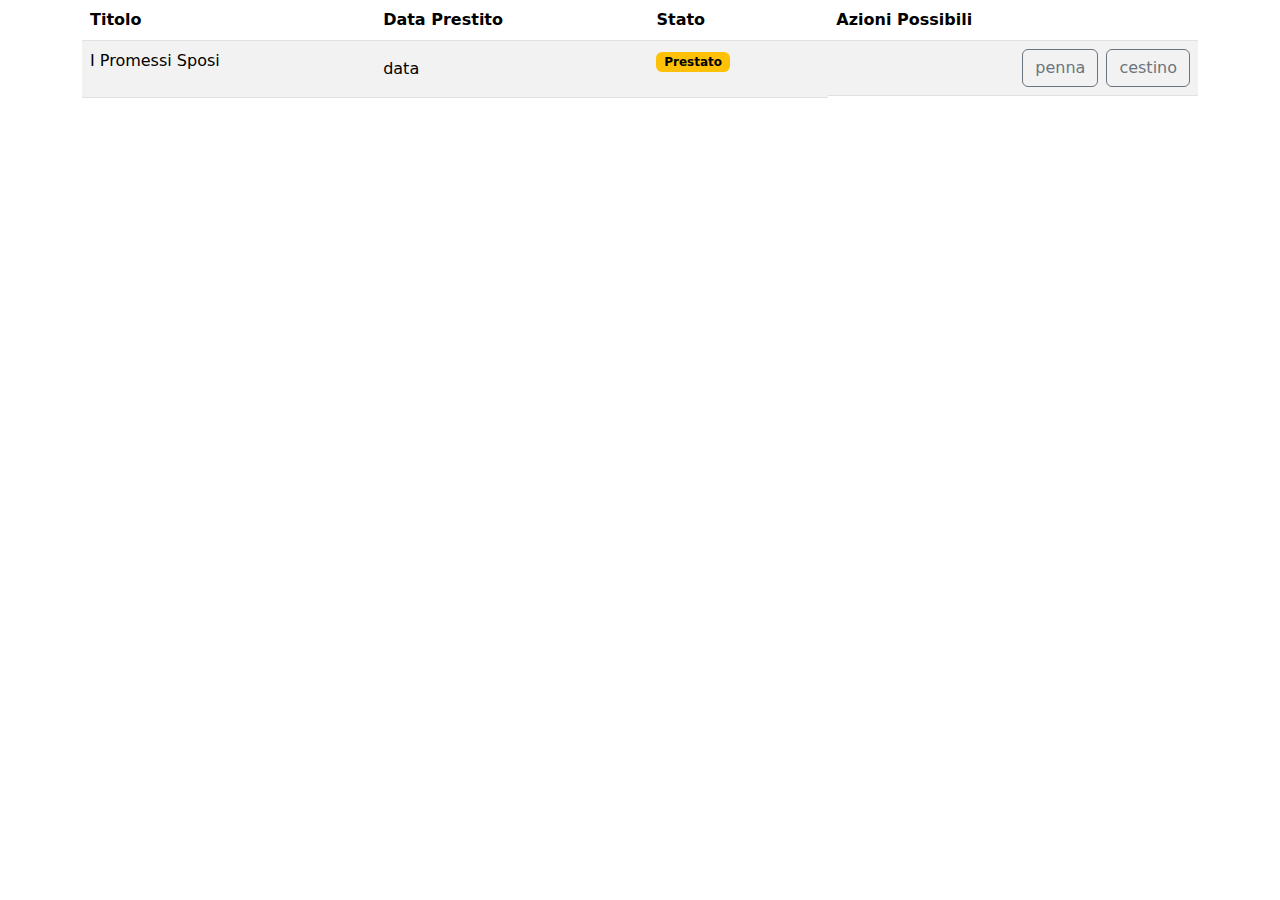
==== index.html @ 6458ced3 "assets + table + 1 line" ====
<!DOCTYPE html>
<html lang="en">

<head>
    <meta charset="UTF-8">
    <meta name="viewport" content="width=device-width, initial-scale=1.0">
    <link href="https://cdn.jsdelivr.net/npm/bootstrap@5.3.3/dist/css/bootstrap.min.css" rel="stylesheet"
        integrity="sha384-QWTKZyjpPEjISv5WaRU9OFeRpok6YctnYmDr5pNlyT2bRjXh0JMhjY6hW+ALEwIH" crossorigin="anonymous">
    <title>libreria</title>

</head>

<body>
    <header>

    </header>
    <div class="container-lg">

        <table class="table table-striped overflow-x-auto table-hover">
            <thead>
                <tr>
                    <th>Titolo</th>
                    <th class="d-none d-sm-table-cell">Data Prestito</th>
                    <th>Stato</th>
                    <th>Azioni Possibili</th>
                </tr>
            </thead>
            <tbody>
                <tr >
                    <td>I Promessi Sposi</td>
                    <td class="d-none d-sm-table-cell py-3">data</td>
                    <td class="justify-content-md-end">
                        <span class="badge text-bg-warning">Prestato</span>
                    </td>
                    <td class="d-grid gap-2 d-md-flex justify-content-md-end d-table-cell">
                        <button type="button" class="btn btn-outline-secondary">penna</button>
                        <button type="button" class="btn btn-outline-secondary">cestino</button>
                    </td>
                </tr>
                
                
            </tbody>
        </table>
        <script src="https://cdn.jsdelivr.net/npm/bootstrap@5.3.3/dist/js/bootstrap.bundle.min.js"
            integrity="sha384-YvpcrYf0tY3lHB60NNkmXc5s9fDVZLESaAA55NDzOxhy9GkcIdslK1eN7N6jIeHz"
            crossorigin="anonymous"></script>
    </div>
</body>

</html>
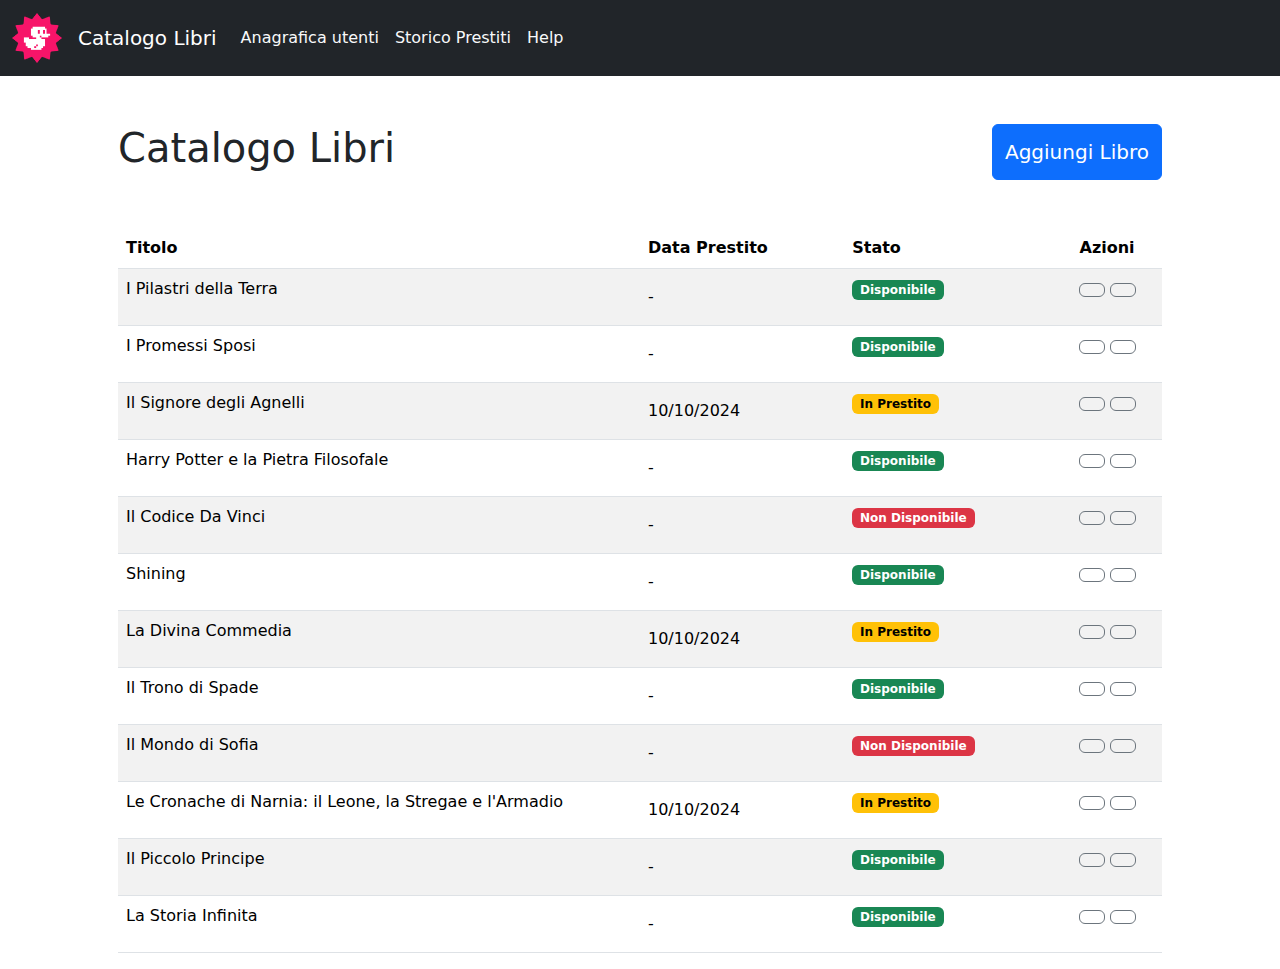
==== commit 2dfbe3a0: "img + addinl all 12 rows + adding tittle and button + adding navbar" ====
--- a/index.html
+++ b/index.html
@@ -4,6 +4,9 @@
 <head>
     <meta charset="UTF-8">
     <meta name="viewport" content="width=device-width, initial-scale=1.0">
+    <link rel="stylesheet" href="https://cdnjs.cloudflare.com/ajax/libs/font-awesome/6.6.0/css/all.min.css"
+        integrity="sha512-Kc323vGBEqzTmouAECnVceyQqyqdsSiqLQISBL29aUW4U/M7pSPA/gEUZQqv1cwx4OnYxTxve5UMg5GT6L4JJg=="
+        crossorigin="anonymous" referrerpolicy="no-referrer" />
     <link href="https://cdn.jsdelivr.net/npm/bootstrap@5.3.3/dist/css/bootstrap.min.css" rel="stylesheet"
         integrity="sha384-QWTKZyjpPEjISv5WaRU9OFeRpok6YctnYmDr5pNlyT2bRjXh0JMhjY6hW+ALEwIH" crossorigin="anonymous">
     <title>libreria</title>
@@ -11,40 +14,236 @@
 </head>
 
 <body>
-    <header>
+    <header lang="bg-dark h-3">
+        <nav class="navbar navbar-expand-lg bg-dark">
+            <div class="container-fluid">
+                <a class="navbar-brand" href="#"><img src="./img/duck.png" height="50px" width="auto" alt="logo"></a>
+                <a class="navbar-brand text-white d-none d-lg-block" href="#">Catalogo Libri</a>
+                <button class="navbar-toggler border-light" type="button" data-bs-toggle="collapse"
+                    data-bs-target="#navbarNavDropdown" aria-controls="navbarNavDropdown" aria-expanded="false"
+                    aria-label="Toggle navigation">
+                    <i class="fa-solid fa-bars text-light"></i>
+                </button>
+                <div class="collapse navbar-collapse" id="navbarNavDropdown">
+                    <ul class="navbar-nav">
+                        <li class="nav-item">
+                            <a class="nav-link active text-light" aria-current="page" href="#">Anagrafica utenti</a>
+                        </li>
+                        <li class="nav-item">
+                            <a class="nav-link text-light" href="#">Storico Prestiti</a>
+                        </li>
+                        <li class="nav-item">
+                            <a class="nav-link text-light" href="#">Help</a>
+                        </li>
+                    </ul>
+                </div>
+            </div>
+        </nav>
 
     </header>
-    <div class="container-lg">
-
-        <table class="table table-striped overflow-x-auto table-hover">
-            <thead>
-                <tr>
-                    <th>Titolo</th>
-                    <th class="d-none d-sm-table-cell">Data Prestito</th>
-                    <th>Stato</th>
-                    <th>Azioni Possibili</th>
-                </tr>
-            </thead>
-            <tbody>
-                <tr >
-                    <td>I Promessi Sposi</td>
-                    <td class="d-none d-sm-table-cell py-3">data</td>
-                    <td class="justify-content-md-end">
-                        <span class="badge text-bg-warning">Prestato</span>
-                    </td>
-                    <td class="d-grid gap-2 d-md-flex justify-content-md-end d-table-cell">
-                        <button type="button" class="btn btn-outline-secondary">penna</button>
-                        <button type="button" class="btn btn-outline-secondary">cestino</button>
-                    </td>
-                </tr>
-                
-                
-            </tbody>
-        </table>
-        <script src="https://cdn.jsdelivr.net/npm/bootstrap@5.3.3/dist/js/bootstrap.bundle.min.js"
-            integrity="sha384-YvpcrYf0tY3lHB60NNkmXc5s9fDVZLESaAA55NDzOxhy9GkcIdslK1eN7N6jIeHz"
-            crossorigin="anonymous"></script>
+    <div class="container-lg px-md-5">
+        <!-- title + table -->
+        <div>
+            <!-- title -->
+            <div class="d-flex flex-row py-5">
+                <h1>Catalogo Libri</h1>
+                <button type="button" class="btn btn-primary fs-5 ms-auto d-inline">Aggiungi Libro</button>
+            </div>
+            <!-- table -->
+            <table class="table table-striped overflow-x-auto table-hover">
+                <thead>
+                    <!-- main row -->
+                    <tr>
+                        <th class="col-6">Titolo</th>
+                        <th class="d-none d-sm-table-cell">Data Prestito</th>
+                        <th>Stato</th>
+                        <th class="text-center">Azioni</th>
+                    </tr>
+                </thead>
+                <tbody>
+                    <!-- row 1 -->
+                    <tr>
+                        <td>I Pilastri della Terra</td>
+                        <td class="d-none d-sm-table-cell py-3">-</td>
+                        <td class="justify-content-md-end">
+                            <span class="badge text-bg-success">Disponibile</span>
+                        </td>
+                        <td class="gap-2 justify-content-md-end d-table-cell text-center">
+                            <button type="button" class="btn btn-outline-secondary"><i
+                                    class="fa-solid fa-pencil"></i></button>
+                            <button type="button" class="btn btn-outline-secondary"><i
+                                    class="fa-solid fa-trash"></i></button>
+                        </td>
+                    </tr>
+                    <!-- row 2 -->
+                    <tr>
+                        <td>I Promessi Sposi</td>
+                        <td class="d-none d-sm-table-cell py-3">-</td>
+                        <td class="justify-content-md-end">
+                            <span class="badge text-bg-success">Disponibile</span>
+                        </td>
+                        <td class="gap-2 justify-content-md-end d-table-cell text-center">
+                            <button type="button" class="btn btn-outline-secondary"><i
+                                    class="fa-solid fa-pencil"></i></button>
+                            <button type="button" class="btn btn-outline-secondary"><i
+                                    class="fa-solid fa-trash"></i></button>
+                        </td>
+                    </tr>
+                    <!-- row 3 -->
+                    <tr>
+                        <td>Il Signore degli Agnelli</td>
+                        <td class="d-none d-sm-table-cell py-3">10/10/2024</td>
+                        <td class="justify-content-md-end">
+                            <span class="badge text-bg-warning">In Prestito</span>
+                        </td>
+                        <td class="gap-2 justify-content-md-end d-table-cell text-center">
+                            <button type="button" class="btn btn-outline-secondary"><i
+                                    class="fa-solid fa-pencil"></i></button>
+                            <button type="button" class="btn btn-outline-secondary"><i
+                                    class="fa-solid fa-trash"></i></button>
+                        </td>
+                    </tr>
+                    <!-- row 4 -->
+                    <tr>
+                        <td>Harry Potter e la Pietra Filosofale</td>
+                        <td class="d-none d-sm-table-cell py-3">-</td>
+                        <td class="justify-content-md-end">
+                            <span class="badge text-bg-success">Disponibile</span>
+                        </td>
+                        <td class="gap-2 justify-content-md-end d-table-cell text-center">
+                            <button type="button" class="btn btn-outline-secondary"><i
+                                    class="fa-solid fa-pencil"></i></button>
+                            <button type="button" class="btn btn-outline-secondary"><i
+                                    class="fa-solid fa-trash"></i></button>
+                        </td>
+                    </tr>
+                    <!-- row 5 -->
+                    <tr>
+                        <td>Il Codice Da Vinci</td>
+                        <td class="d-none d-sm-table-cell py-3">-</td>
+                        <td class="justify-content-md-end">
+                            <span class="badge text-bg-danger">Non Disponibile</span>
+                        </td>
+                        <td class="gap-2 justify-content-md-end d-table-cell text-center">
+                            <button type="button" class="btn btn-outline-secondary"><i
+                                    class="fa-solid fa-pencil"></i></button>
+                            <button type="button" class="btn btn-outline-secondary"><i
+                                    class="fa-solid fa-trash"></i></button>
+                        </td>
+                    </tr>
+                    <!-- row 6 -->
+                    <tr>
+                        <td>Shining</td>
+                        <td class="d-none d-sm-table-cell py-3">-</td>
+                        <td class="justify-content-md-end">
+                            <span class="badge text-bg-success">Disponibile</span>
+                        </td>
+                        <td class="gap-2 justify-content-md-end d-table-cell text-center">
+                            <button type="button" class="btn btn-outline-secondary"><i
+                                    class="fa-solid fa-pencil"></i></button>
+                            <button type="button" class="btn btn-outline-secondary"><i
+                                    class="fa-solid fa-trash"></i></button>
+                        </td>
+                    </tr>
+                    <!-- row 7 -->
+                    <tr>
+                        <td>La Divina Commedia</td>
+                        <td class="d-none d-sm-table-cell py-3">10/10/2024</td>
+                        <td class="justify-content-md-end">
+                            <span class="badge text-bg-warning">In Prestito</span>
+                        </td>
+                        <td class="gap-2 justify-content-md-end d-table-cell text-center">
+                            <button type="button" class="btn btn-outline-secondary"><i
+                                    class="fa-solid fa-pencil"></i></button>
+                            <button type="button" class="btn btn-outline-secondary"><i
+                                    class="fa-solid fa-trash"></i></button>
+                        </td>
+                    </tr>
+                    <!-- row 8 -->
+                    <tr>
+                        <td>Il Trono di Spade</td>
+                        <td class="d-none d-sm-table-cell py-3">-</td>
+                        <td class="justify-content-md-end">
+                            <span class="badge text-bg-success">Disponibile</span>
+                        </td>
+                        <td class="gap-2 justify-content-md-end d-table-cell text-center">
+                            <button type="button" class="btn btn-outline-secondary"><i
+                                    class="fa-solid fa-pencil"></i></button>
+                            <button type="button" class="btn btn-outline-secondary"><i
+                                    class="fa-solid fa-trash"></i></button>
+                        </td>
+                    </tr>
+                    <!-- row 9 -->
+                    <tr>
+                        <td>Il Mondo di Sofia</td>
+                        <td class="d-none d-sm-table-cell py-3">-</td>
+                        <td class="justify-content-md-end">
+                            <span class="badge text-bg-danger">Non Disponibile</span>
+                        </td>
+                        <td class="gap-2 justify-content-md-end d-table-cell text-center">
+                            <button type="button" class="btn btn-outline-secondary"><i
+                                    class="fa-solid fa-pencil"></i></button>
+                            <button type="button" class="btn btn-outline-secondary"><i
+                                    class="fa-solid fa-trash"></i></button>
+                        </td>
+                    </tr>
+                    <!-- row 10 -->
+                    <tr>
+                        <td>Le Cronache di Narnia: il Leone, la Stregae e l'Armadio</td>
+                        <td class="d-none d-sm-table-cell py-3">10/10/2024</td>
+                        <td class="justify-content-md-end">
+                            <span class="badge text-bg-warning">In Prestito</span>
+                        </td>
+                        <td class="gap-2 justify-content-md-end d-table-cell text-center">
+                            <button type="button" class="btn btn-outline-secondary"><i
+                                    class="fa-solid fa-pencil"></i></button>
+                            <button type="button" class="btn btn-outline-secondary"><i
+                                    class="fa-solid fa-trash"></i></button>
+                        </td>
+                    </tr>
+                    <!-- row 11 -->
+                    <tr>
+                        <td>Il Piccolo Principe</td>
+                        <td class="d-none d-sm-table-cell py-3">-</td>
+                        <td class="justify-content-md-end">
+                            <span class="badge text-bg-success">Disponibile</span>
+                        </td>
+                        <td class="gap-2 justify-content-md-end d-table-cell text-center">
+                            <button type="button" class="btn btn-outline-secondary"><i
+                                    class="fa-solid fa-pencil"></i></button>
+                            <button type="button" class="btn btn-outline-secondary"><i
+                                    class="fa-solid fa-trash"></i></button>
+                        </td>
+                    </tr>
+                    <!-- row 12 -->
+                    <tr>
+                        <td>La Storia Infinita</td>
+                        <td class="d-none d-sm-table-cell py-3">-</td>
+                        <td class="justify-content-md-end">
+                            <span class="badge text-bg-success">Disponibile</span>
+                        </td>
+                        <td class="gap-2 justify-content-md-end d-table-cell text-center">
+                            <button type="button" class="btn btn-outline-secondary"><i
+                                    class="fa-solid fa-pencil"></i></button>
+                            <button type="button" class="btn btn-outline-secondary"><i
+                                    class="fa-solid fa-trash"></i></button>
+                        </td>
+                    </tr>
+
+                </tbody>
+            </table>
+        </div>
+        <!-- todo + faq -->
+        <div>
+            <!-- todo -->
+            <div></div>
+            <!-- faq -->
+            <div></div>
+        </div>
     </div>
+    <script src="https://cdn.jsdelivr.net/npm/bootstrap@5.3.3/dist/js/bootstrap.bundle.min.js"
+                integrity="sha384-YvpcrYf0tY3lHB60NNkmXc5s9fDVZLESaAA55NDzOxhy9GkcIdslK1eN7N6jIeHz"
+                crossorigin="anonymous"></script>
 </body>
 
 </html>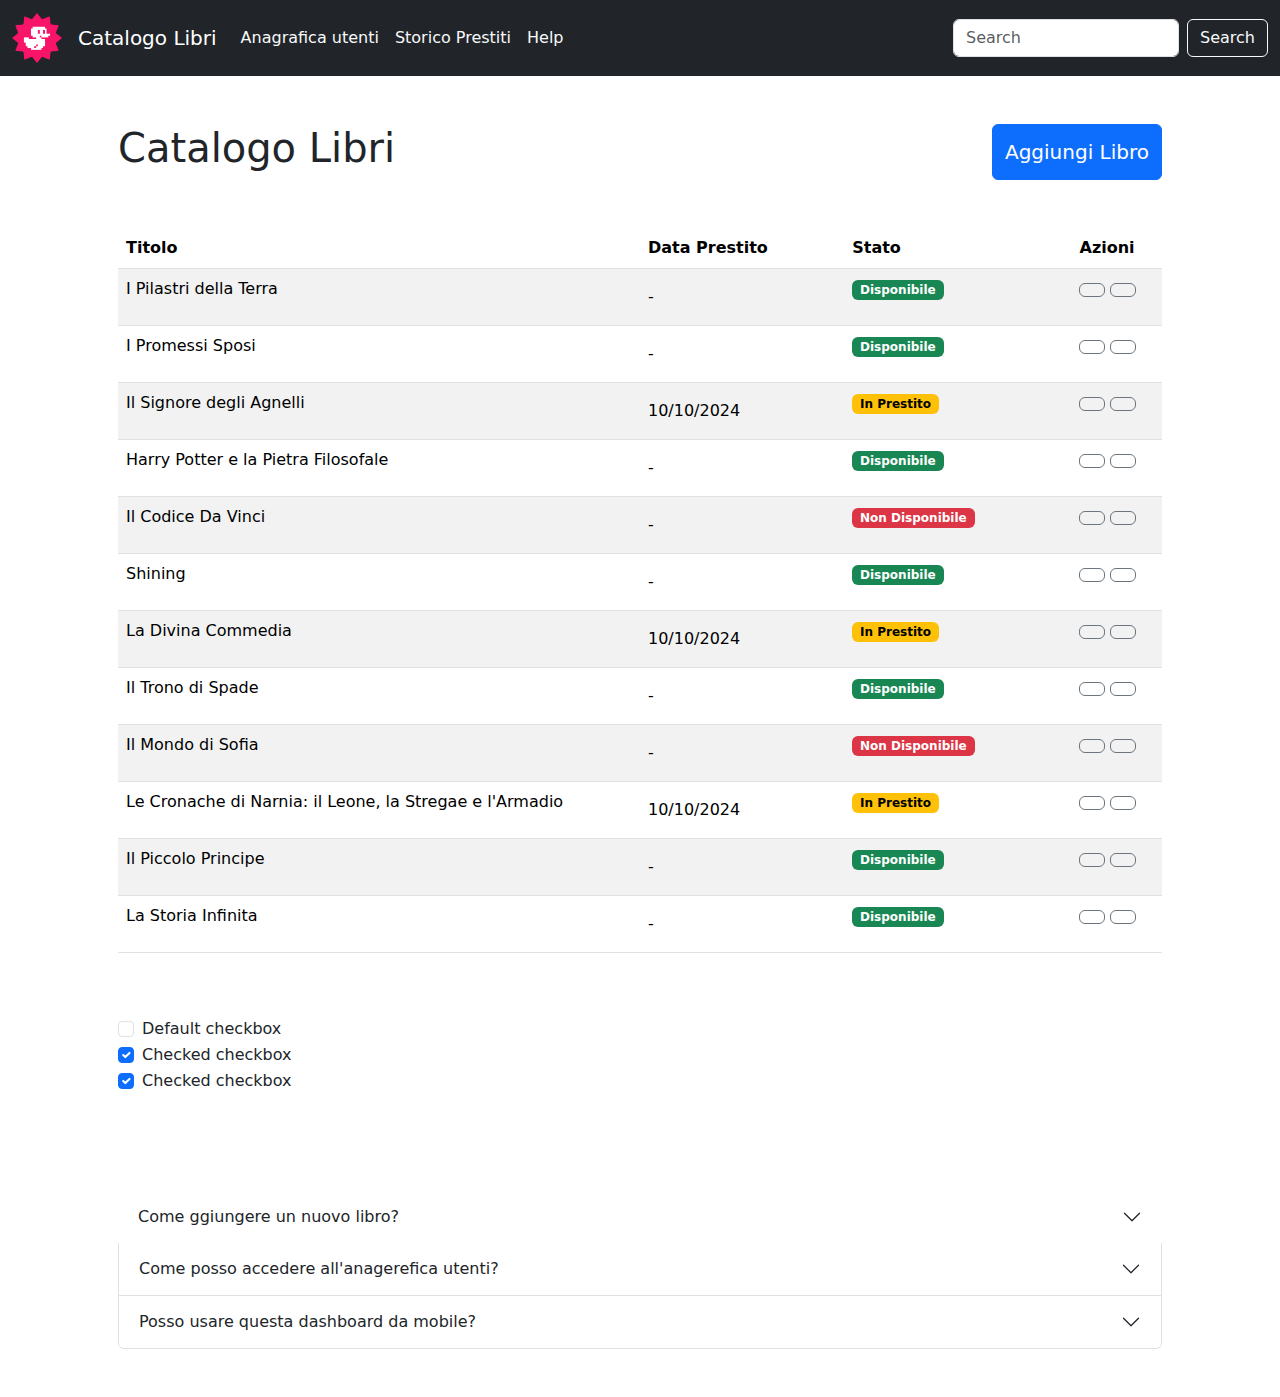
==== commit 5aed48ea: "something happen, looks like bootstrap filed" ====
--- a/index.html
+++ b/index.html
@@ -15,6 +15,7 @@
 
 <body>
     <header lang="bg-dark h-3">
+        <!-- nav -->
         <nav class="navbar navbar-expand-lg bg-dark">
             <div class="container-fluid">
                 <a class="navbar-brand" href="#"><img src="./img/duck.png" height="50px" width="auto" alt="logo"></a>
@@ -36,6 +37,10 @@
                             <a class="nav-link text-light" href="#">Help</a>
                         </li>
                     </ul>
+                    <form class="d-flex ms-auto" role="search">
+                        <input class="form-control me-2" type="search" placeholder="Search" aria-label="Search">
+                        <button class="btn btn-outline-success border-light text-light" type="submit">Search</button>
+                    </form>
                 </div>
             </div>
         </nav>
@@ -236,14 +241,78 @@
         <!-- todo + faq -->
         <div>
             <!-- todo -->
-            <div></div>
+            <div class="py-5">
+                <div class="form-check">
+                    <input class="form-check-input" type="checkbox" value="" id="flexCheckDefault">
+                    <label class="form-check-label" for="flexCheckDefault">
+                        Default checkbox
+                    </label>
+                </div>
+                <div class="form-check">
+                    <input class="form-check-input" type="checkbox" value="" id="flexCheckChecked" checked>
+                    <label class="form-check-label" for="flexCheckChecked">
+                        Checked checkbox
+                    </label>
+                </div>
+                <div class="form-check">
+                    <input class="form-check-input" type="checkbox" value="" id="flexCheckChecked" checked>
+                    <label class="form-check-label" for="flexCheckChecked">
+                        Checked checkbox
+                    </label>
+                </div>
+            </div>
             <!-- faq -->
-            <div></div>
+            <div class="py-5">
+                <div class="accordion accordion-flush" id="accordionFlushExample">
+                    <div class="accordion-item">
+                        <h2 class="accordion-header" id="flush-headingOne">
+                            <button class="accordion-button collapsed" type="button" data-bs-toggle="collapse"
+                                data-bs-target="#flush-collapseOne" aria-expanded="false"
+                                aria-controls="flush-collapseOne">
+                                Come ggiungere un nuovo libro?
+                            </button>
+                        </h2>
+                        <div id="flush-collapseOne" class="accordion-collapse collapse"
+                            aria-labelledby="flush-headingOne" data-bs-parent="#accordionFlushExample">
+                            <div class="accordion-body">sul lato destro dello schermo, alla destra della scritta
+                                Catalogo Libri c'è un pulsante con scritto Aggiungi libro. toccalo e il gioco è fatto
+                            </div>
+                        </div>
+                        <div class="accordion-item">
+                            <h2 class="accordion-header" id="flush-headingTwo">
+                                <button class="accordion-button collapsed" type="button" data-bs-toggle="collapse"
+                                    data-bs-target="#flush-collapseTwo" aria-expanded="false"
+                                    aria-controls="flush-collapseTwo">
+                                    Come posso accedere all'anagerefica utenti?
+                                </button>
+                            </h2>
+                            <div id="flush-collapseTwo" class="accordion-collapse collapse"
+                                aria-labelledby="flush-headingTwo" data-bs-parent="#accordionFlushExample">
+                                <div class="accordion-body">nel menu in alto di finco all'icona sulla sinistra appare la
+                                    voce "accedi all'anagrafica utenti" se non appare la voce puoi toccare i'icona a tre
+                                    barre sulla sinistra ed il menu che ti serve si aprirà </div>
+                            </div>
+                        </div>
+                        <div class="accordion-item">
+                            <h2 class="accordion-header" id="flush-headingThree">
+                                <button class="accordion-button collapsed" type="button" data-bs-toggle="collapse"
+                                    data-bs-target="#flush-collapseThree" aria-expanded="false"
+                                    aria-controls="flush-collapseThree">
+                                    Posso usare questa dashboard da mobile?
+                                </button>
+                            </h2>
+                            <div id="flush-collapseThree" class="accordion-collapse collapse"
+                                aria-labelledby="flush-headingThree" data-bs-parent="#accordionFlushExample">
+                                <div class="accordion-body">Si</div>
+                            </div>
+                        </div>
+                    </div>
+                </div>
+            </div>
         </div>
-    </div>
-    <script src="https://cdn.jsdelivr.net/npm/bootstrap@5.3.3/dist/js/bootstrap.bundle.min.js"
-                integrity="sha384-YvpcrYf0tY3lHB60NNkmXc5s9fDVZLESaAA55NDzOxhy9GkcIdslK1eN7N6jIeHz"
-                crossorigin="anonymous"></script>
+        <script src="https://cdn.jsdelivr.net/npm/bootstrap@5.3.3/dist/js/bootstrap.bundle.min.js"
+            integrity="sha384-YvpcrYf0tY3lHB60NNkmXc5s9fDVZLESaAA55NDzOxhy9GkcIdslK1eN7N6jIeHz"
+            crossorigin="anonymous"></script>
 </body>
 
 </html>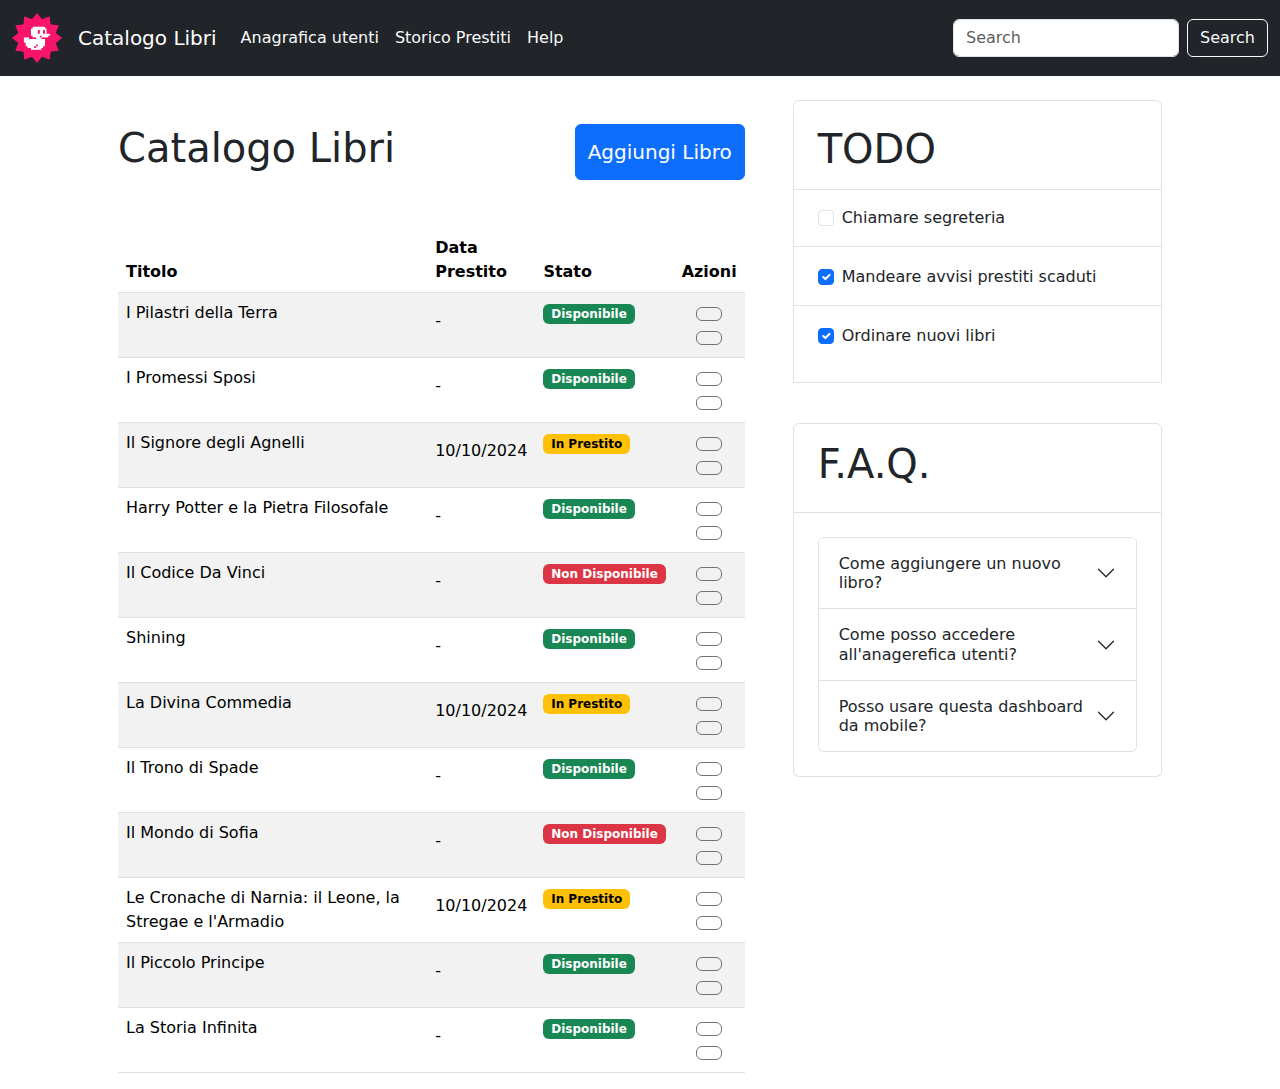
==== commit fee1e28d: "adding bonus: todo + faq" ====
--- a/index.html
+++ b/index.html
@@ -46,9 +46,9 @@
         </nav>
 
     </header>
-    <div class="container-lg px-md-5">
+    <div class="container-lg px-md-5 d-lg-flex">
         <!-- title + table -->
-        <div>
+        <div class="pe-lg-5">
             <!-- title -->
             <div class="d-flex flex-row py-5">
                 <h1>Catalogo Libri</h1>
@@ -62,7 +62,7 @@
                         <th class="col-6">Titolo</th>
                         <th class="d-none d-sm-table-cell">Data Prestito</th>
                         <th>Stato</th>
-                        <th class="text-center">Azioni</th>
+                        <th class="text-center anti-wrap">Azioni</th>
                     </tr>
                 </thead>
                 <tbody>
@@ -73,7 +73,7 @@
                         <td class="justify-content-md-end">
                             <span class="badge text-bg-success">Disponibile</span>
                         </td>
-                        <td class="gap-2 justify-content-md-end d-table-cell text-center">
+                        <td class="gap-2 justify-content-md-end d-table-cell text-center anti-wrap">
                             <button type="button" class="btn btn-outline-secondary"><i
                                     class="fa-solid fa-pencil"></i></button>
                             <button type="button" class="btn btn-outline-secondary"><i
@@ -87,7 +87,7 @@
                         <td class="justify-content-md-end">
                             <span class="badge text-bg-success">Disponibile</span>
                         </td>
-                        <td class="gap-2 justify-content-md-end d-table-cell text-center">
+                        <td class="gap-2 justify-content-md-end d-table-cell text-center anti-wrap">
                             <button type="button" class="btn btn-outline-secondary"><i
                                     class="fa-solid fa-pencil"></i></button>
                             <button type="button" class="btn btn-outline-secondary"><i
@@ -101,7 +101,7 @@
                         <td class="justify-content-md-end">
                             <span class="badge text-bg-warning">In Prestito</span>
                         </td>
-                        <td class="gap-2 justify-content-md-end d-table-cell text-center">
+                        <td class="gap-2 justify-content-md-end d-table-cell text-center anti-wrap">
                             <button type="button" class="btn btn-outline-secondary"><i
                                     class="fa-solid fa-pencil"></i></button>
                             <button type="button" class="btn btn-outline-secondary"><i
@@ -115,7 +115,7 @@
                         <td class="justify-content-md-end">
                             <span class="badge text-bg-success">Disponibile</span>
                         </td>
-                        <td class="gap-2 justify-content-md-end d-table-cell text-center">
+                        <td class="gap-2 justify-content-md-end d-table-cell text-center anti-wrap">
                             <button type="button" class="btn btn-outline-secondary"><i
                                     class="fa-solid fa-pencil"></i></button>
                             <button type="button" class="btn btn-outline-secondary"><i
@@ -129,7 +129,7 @@
                         <td class="justify-content-md-end">
                             <span class="badge text-bg-danger">Non Disponibile</span>
                         </td>
-                        <td class="gap-2 justify-content-md-end d-table-cell text-center">
+                        <td class="gap-2 justify-content-md-end d-table-cell text-center anti-wrap">
                             <button type="button" class="btn btn-outline-secondary"><i
                                     class="fa-solid fa-pencil"></i></button>
                             <button type="button" class="btn btn-outline-secondary"><i
@@ -143,7 +143,7 @@
                         <td class="justify-content-md-end">
                             <span class="badge text-bg-success">Disponibile</span>
                         </td>
-                        <td class="gap-2 justify-content-md-end d-table-cell text-center">
+                        <td class="gap-2 justify-content-md-end d-table-cell text-center anti-wrap">
                             <button type="button" class="btn btn-outline-secondary"><i
                                     class="fa-solid fa-pencil"></i></button>
                             <button type="button" class="btn btn-outline-secondary"><i
@@ -157,7 +157,7 @@
                         <td class="justify-content-md-end">
                             <span class="badge text-bg-warning">In Prestito</span>
                         </td>
-                        <td class="gap-2 justify-content-md-end d-table-cell text-center">
+                        <td class="gap-2 justify-content-md-end d-table-cell text-center anti-wrap">
                             <button type="button" class="btn btn-outline-secondary"><i
                                     class="fa-solid fa-pencil"></i></button>
                             <button type="button" class="btn btn-outline-secondary"><i
@@ -171,7 +171,7 @@
                         <td class="justify-content-md-end">
                             <span class="badge text-bg-success">Disponibile</span>
                         </td>
-                        <td class="gap-2 justify-content-md-end d-table-cell text-center">
+                        <td class="gap-2 justify-content-md-end d-table-cell text-center anti-wrap">
                             <button type="button" class="btn btn-outline-secondary"><i
                                     class="fa-solid fa-pencil"></i></button>
                             <button type="button" class="btn btn-outline-secondary"><i
@@ -185,7 +185,7 @@
                         <td class="justify-content-md-end">
                             <span class="badge text-bg-danger">Non Disponibile</span>
                         </td>
-                        <td class="gap-2 justify-content-md-end d-table-cell text-center">
+                        <td class="gap-2 justify-content-md-end d-table-cell text-center anti-wrap">
                             <button type="button" class="btn btn-outline-secondary"><i
                                     class="fa-solid fa-pencil"></i></button>
                             <button type="button" class="btn btn-outline-secondary"><i
@@ -199,7 +199,7 @@
                         <td class="justify-content-md-end">
                             <span class="badge text-bg-warning">In Prestito</span>
                         </td>
-                        <td class="gap-2 justify-content-md-end d-table-cell text-center">
+                        <td class="gap-2 justify-content-md-end d-table-cell text-center anti-wrap">
                             <button type="button" class="btn btn-outline-secondary"><i
                                     class="fa-solid fa-pencil"></i></button>
                             <button type="button" class="btn btn-outline-secondary"><i
@@ -213,7 +213,7 @@
                         <td class="justify-content-md-end">
                             <span class="badge text-bg-success">Disponibile</span>
                         </td>
-                        <td class="gap-2 justify-content-md-end d-table-cell text-center">
+                        <td class="gap-2 justify-content-md-end d-table-cell text-center anti-wrap">
                             <button type="button" class="btn btn-outline-secondary"><i
                                     class="fa-solid fa-pencil"></i></button>
                             <button type="button" class="btn btn-outline-secondary"><i
@@ -227,7 +227,7 @@
                         <td class="justify-content-md-end">
                             <span class="badge text-bg-success">Disponibile</span>
                         </td>
-                        <td class="gap-2 justify-content-md-end d-table-cell text-center">
+                        <td class="gap-2 justify-content-md-end d-table-cell text-center anti-wrap">
                             <button type="button" class="btn btn-outline-secondary"><i
                                     class="fa-solid fa-pencil"></i></button>
                             <button type="button" class="btn btn-outline-secondary"><i
@@ -241,41 +241,47 @@
         <!-- todo + faq -->
         <div>
             <!-- todo -->
-            <div class="py-5">
-                <div class="form-check">
+            <div class="accordion accordion-flush accordion-item py-3 my-4">
+                <div class="accordion accordion-flush accordion-item ps-4 py-2">
+                    <h1>TODO</h1>
+                </div>
+                <div class="form-check accordion accordion-flush accordion-item ps-5 py-3">
                     <input class="form-check-input" type="checkbox" value="" id="flexCheckDefault">
                     <label class="form-check-label" for="flexCheckDefault">
-                        Default checkbox
+                        Chiamare segreteria
                     </label>
                 </div>
-                <div class="form-check">
+                <div class="form-check accordion accordion-flush accordion-item ps-5 py-3">
                     <input class="form-check-input" type="checkbox" value="" id="flexCheckChecked" checked>
                     <label class="form-check-label" for="flexCheckChecked">
-                        Checked checkbox
+                        Mandeare avvisi prestiti scaduti
                     </label>
                 </div>
-                <div class="form-check">
+                <div class="form-check accordion accordion-flush accordion-item ps-5 py-3">
                     <input class="form-check-input" type="checkbox" value="" id="flexCheckChecked" checked>
                     <label class="form-check-label" for="flexCheckChecked">
-                        Checked checkbox
+                        Ordinare nuovi libri
                     </label>
                 </div>
             </div>
             <!-- faq -->
-            <div class="py-5">
-                <div class="accordion accordion-flush" id="accordionFlushExample">
+            <div class="py-3 my-4">
+                <div class="accordion accordion-flush accordion-item ps-4 py-3">
+                    <h1>F.A.Q.</h1>
+                </div>
+                <div class="accordion accordion-flush p-4 accordion-item" id="accordionFlushExample">
                     <div class="accordion-item">
-                        <h2 class="accordion-header" id="flush-headingOne">
-                            <button class="accordion-button collapsed" type="button" data-bs-toggle="collapse"
-                                data-bs-target="#flush-collapseOne" aria-expanded="false"
-                                aria-controls="flush-collapseOne">
-                                Come ggiungere un nuovo libro?
-                            </button>
-                        </h2>
-                        <div id="flush-collapseOne" class="accordion-collapse collapse"
-                            aria-labelledby="flush-headingOne" data-bs-parent="#accordionFlushExample">
-                            <div class="accordion-body">sul lato destro dello schermo, alla destra della scritta
-                                Catalogo Libri c'è un pulsante con scritto Aggiungi libro. toccalo e il gioco è fatto
+                        <div class="accordion-item">
+                            <h2 class="accordion-header" id="flush-headingTwo">
+                                <button class="accordion-button collapsed" type="button" data-bs-toggle="collapse"
+                                    data-bs-target="#flush-collapseTwo" aria-expanded="false"
+                                    aria-controls="flush-collapseTwo">
+                                    Come aggiungere un nuovo libro?
+                                </button>
+                            </h2>
+                            <div id="flush-collapseTwo" class="accordion-collapse collapse"
+                                aria-labelledby="flush-headingTwo" data-bs-parent="#accordionFlushExample">
+                                <div class="accordion-body">sul lato destro dello schermo è presente il pulsante "Aggiungi libro" </div>
                             </div>
                         </div>
                         <div class="accordion-item">
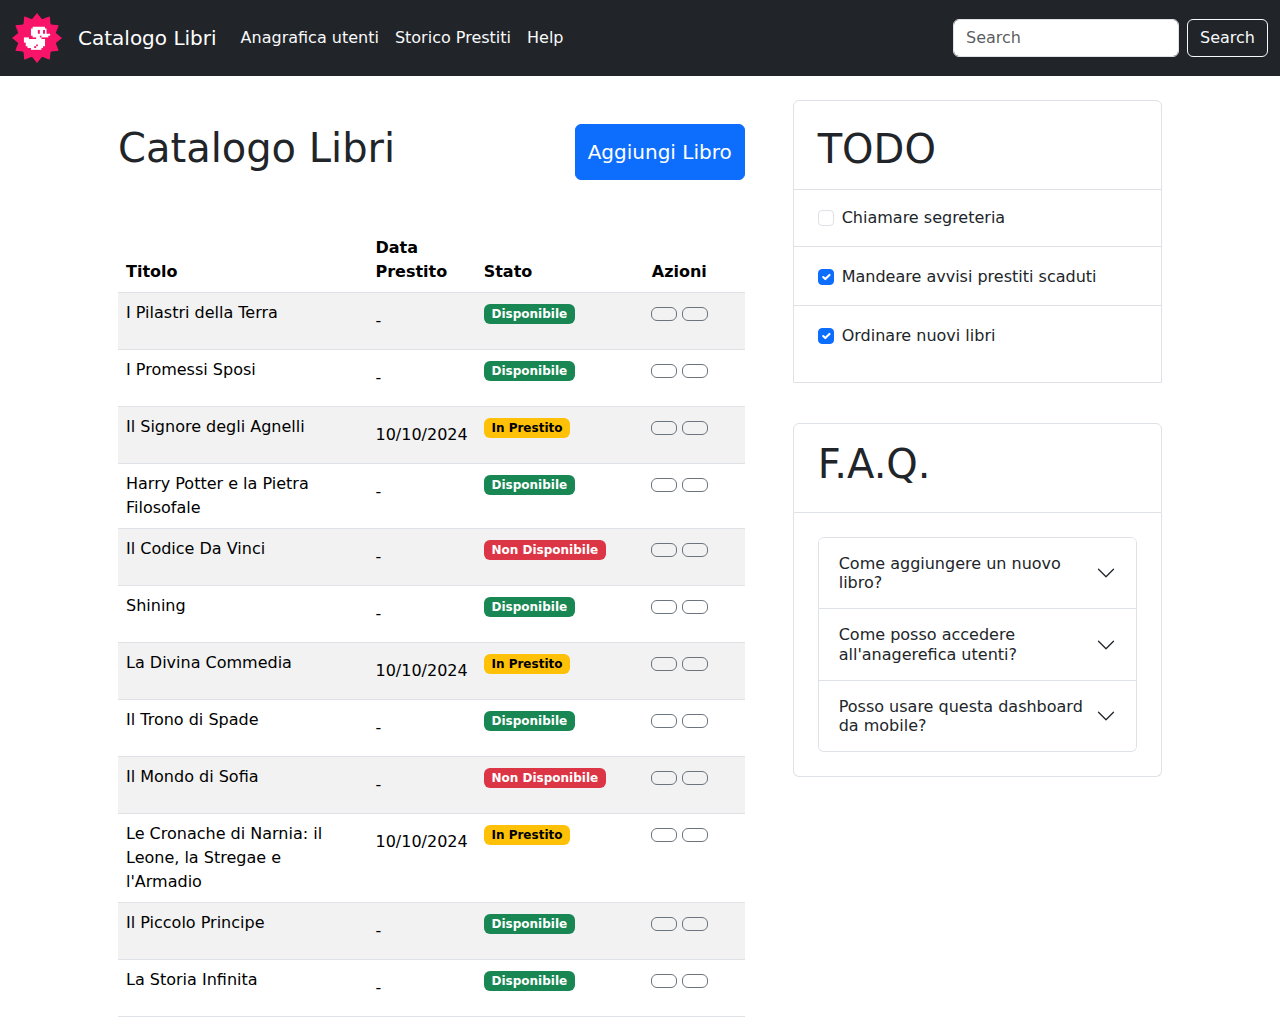
==== commit f311086f: "some correction during lesson: buttons alignment + some code validation" ====
--- a/index.html
+++ b/index.html
@@ -14,11 +14,11 @@
 </head>
 
 <body>
-    <header lang="bg-dark h-3">
+    <header class="bg-dark h-3">
         <!-- nav -->
         <nav class="navbar navbar-expand-lg bg-dark">
             <div class="container-fluid">
-                <a class="navbar-brand" href="#"><img src="./img/duck.png" height="50px" width="auto" alt="logo"></a>
+                <a class="navbar-brand" href="#"><img src="./img/duck.png" height="50" alt="logo"></a>
                 <a class="navbar-brand text-white d-none d-lg-block" href="#">Catalogo Libri</a>
                 <button class="navbar-toggler border-light" type="button" data-bs-toggle="collapse"
                     data-bs-target="#navbarNavDropdown" aria-controls="navbarNavDropdown" aria-expanded="false"
@@ -62,7 +62,7 @@
                         <th class="col-6">Titolo</th>
                         <th class="d-none d-sm-table-cell">Data Prestito</th>
                         <th>Stato</th>
-                        <th class="text-center anti-wrap">Azioni</th>
+                        <th class="text-center w-25">Azioni</th>
                     </tr>
                 </thead>
                 <tbody>
@@ -73,7 +73,7 @@
                         <td class="justify-content-md-end">
                             <span class="badge text-bg-success">Disponibile</span>
                         </td>
-                        <td class="gap-2 justify-content-md-end d-table-cell text-center anti-wrap">
+                        <td class="gap-2 justify-content-md-end d-table-cell text-center">
                             <button type="button" class="btn btn-outline-secondary"><i
                                     class="fa-solid fa-pencil"></i></button>
                             <button type="button" class="btn btn-outline-secondary"><i
@@ -87,7 +87,7 @@
                         <td class="justify-content-md-end">
                             <span class="badge text-bg-success">Disponibile</span>
                         </td>
-                        <td class="gap-2 justify-content-md-end d-table-cell text-center anti-wrap">
+                        <td class="gap-2 justify-content-md-end d-table-cell text-center">
                             <button type="button" class="btn btn-outline-secondary"><i
                                     class="fa-solid fa-pencil"></i></button>
                             <button type="button" class="btn btn-outline-secondary"><i
@@ -101,7 +101,7 @@
                         <td class="justify-content-md-end">
                             <span class="badge text-bg-warning">In Prestito</span>
                         </td>
-                        <td class="gap-2 justify-content-md-end d-table-cell text-center anti-wrap">
+                        <td class="gap-2 justify-content-md-end d-table-cell text-center">
                             <button type="button" class="btn btn-outline-secondary"><i
                                     class="fa-solid fa-pencil"></i></button>
                             <button type="button" class="btn btn-outline-secondary"><i
@@ -115,7 +115,7 @@
                         <td class="justify-content-md-end">
                             <span class="badge text-bg-success">Disponibile</span>
                         </td>
-                        <td class="gap-2 justify-content-md-end d-table-cell text-center anti-wrap">
+                        <td class="gap-2 justify-content-md-end d-table-cell text-center">
                             <button type="button" class="btn btn-outline-secondary"><i
                                     class="fa-solid fa-pencil"></i></button>
                             <button type="button" class="btn btn-outline-secondary"><i
@@ -129,7 +129,7 @@
                         <td class="justify-content-md-end">
                             <span class="badge text-bg-danger">Non Disponibile</span>
                         </td>
-                        <td class="gap-2 justify-content-md-end d-table-cell text-center anti-wrap">
+                        <td class="gap-2 justify-content-md-end d-table-cell text-center">
                             <button type="button" class="btn btn-outline-secondary"><i
                                     class="fa-solid fa-pencil"></i></button>
                             <button type="button" class="btn btn-outline-secondary"><i
@@ -143,7 +143,7 @@
                         <td class="justify-content-md-end">
                             <span class="badge text-bg-success">Disponibile</span>
                         </td>
-                        <td class="gap-2 justify-content-md-end d-table-cell text-center anti-wrap">
+                        <td class="gap-2 justify-content-md-end d-table-cell text-center">
                             <button type="button" class="btn btn-outline-secondary"><i
                                     class="fa-solid fa-pencil"></i></button>
                             <button type="button" class="btn btn-outline-secondary"><i
@@ -157,7 +157,7 @@
                         <td class="justify-content-md-end">
                             <span class="badge text-bg-warning">In Prestito</span>
                         </td>
-                        <td class="gap-2 justify-content-md-end d-table-cell text-center anti-wrap">
+                        <td class="gap-2 justify-content-md-end d-table-cell text-center">
                             <button type="button" class="btn btn-outline-secondary"><i
                                     class="fa-solid fa-pencil"></i></button>
                             <button type="button" class="btn btn-outline-secondary"><i
@@ -171,7 +171,7 @@
                         <td class="justify-content-md-end">
                             <span class="badge text-bg-success">Disponibile</span>
                         </td>
-                        <td class="gap-2 justify-content-md-end d-table-cell text-center anti-wrap">
+                        <td class="gap-2 justify-content-md-end d-table-cell text-center">
                             <button type="button" class="btn btn-outline-secondary"><i
                                     class="fa-solid fa-pencil"></i></button>
                             <button type="button" class="btn btn-outline-secondary"><i
@@ -185,7 +185,7 @@
                         <td class="justify-content-md-end">
                             <span class="badge text-bg-danger">Non Disponibile</span>
                         </td>
-                        <td class="gap-2 justify-content-md-end d-table-cell text-center anti-wrap">
+                        <td class="gap-2 justify-content-md-end d-table-cell text-center">
                             <button type="button" class="btn btn-outline-secondary"><i
                                     class="fa-solid fa-pencil"></i></button>
                             <button type="button" class="btn btn-outline-secondary"><i
@@ -199,7 +199,7 @@
                         <td class="justify-content-md-end">
                             <span class="badge text-bg-warning">In Prestito</span>
                         </td>
-                        <td class="gap-2 justify-content-md-end d-table-cell text-center anti-wrap">
+                        <td class="gap-2 justify-content-md-end d-table-cell text-center">
                             <button type="button" class="btn btn-outline-secondary"><i
                                     class="fa-solid fa-pencil"></i></button>
                             <button type="button" class="btn btn-outline-secondary"><i
@@ -213,7 +213,7 @@
                         <td class="justify-content-md-end">
                             <span class="badge text-bg-success">Disponibile</span>
                         </td>
-                        <td class="gap-2 justify-content-md-end d-table-cell text-center anti-wrap">
+                        <td class="gap-2 justify-content-md-end d-table-cell text-center">
                             <button type="button" class="btn btn-outline-secondary"><i
                                     class="fa-solid fa-pencil"></i></button>
                             <button type="button" class="btn btn-outline-secondary"><i
@@ -227,7 +227,7 @@
                         <td class="justify-content-md-end">
                             <span class="badge text-bg-success">Disponibile</span>
                         </td>
-                        <td class="gap-2 justify-content-md-end d-table-cell text-center anti-wrap">
+                        <td class="gap-2 justify-content-md-end d-table-cell text-center">
                             <button type="button" class="btn btn-outline-secondary"><i
                                     class="fa-solid fa-pencil"></i></button>
                             <button type="button" class="btn btn-outline-secondary"><i
@@ -252,13 +252,13 @@
                     </label>
                 </div>
                 <div class="form-check accordion accordion-flush accordion-item ps-5 py-3">
-                    <input class="form-check-input" type="checkbox" value="" id="flexCheckChecked" checked>
+                    <input class="form-check-input" type="checkbox" value="" id="flexCheckChecked-1" checked>
                     <label class="form-check-label" for="flexCheckChecked">
                         Mandeare avvisi prestiti scaduti
                     </label>
                 </div>
                 <div class="form-check accordion accordion-flush accordion-item ps-5 py-3">
-                    <input class="form-check-input" type="checkbox" value="" id="flexCheckChecked" checked>
+                    <input class="form-check-input" type="checkbox" value="" id="flexCheckChecked-2" checked>
                     <label class="form-check-label" for="flexCheckChecked">
                         Ordinare nuovi libri
                     </label>
@@ -285,14 +285,14 @@
                             </div>
                         </div>
                         <div class="accordion-item">
-                            <h2 class="accordion-header" id="flush-headingTwo">
+                            <h2 class="accordion-header" id="flush-headingTwo-2">
                                 <button class="accordion-button collapsed" type="button" data-bs-toggle="collapse"
                                     data-bs-target="#flush-collapseTwo" aria-expanded="false"
                                     aria-controls="flush-collapseTwo">
                                     Come posso accedere all'anagerefica utenti?
                                 </button>
                             </h2>
-                            <div id="flush-collapseTwo" class="accordion-collapse collapse"
+                            <div id="flush-collapseTwo-3" class="accordion-collapse collapse"
                                 aria-labelledby="flush-headingTwo" data-bs-parent="#accordionFlushExample">
                                 <div class="accordion-body">nel menu in alto di finco all'icona sulla sinistra appare la
                                     voce "accedi all'anagrafica utenti" se non appare la voce puoi toccare i'icona a tre
@@ -318,7 +318,9 @@
         </div>
         <script src="https://cdn.jsdelivr.net/npm/bootstrap@5.3.3/dist/js/bootstrap.bundle.min.js"
             integrity="sha384-YvpcrYf0tY3lHB60NNkmXc5s9fDVZLESaAA55NDzOxhy9GkcIdslK1eN7N6jIeHz"
-            crossorigin="anonymous"></script>
+            crossorigin="anonymous">
+        </script>
+    </div>
 </body>
 
 </html>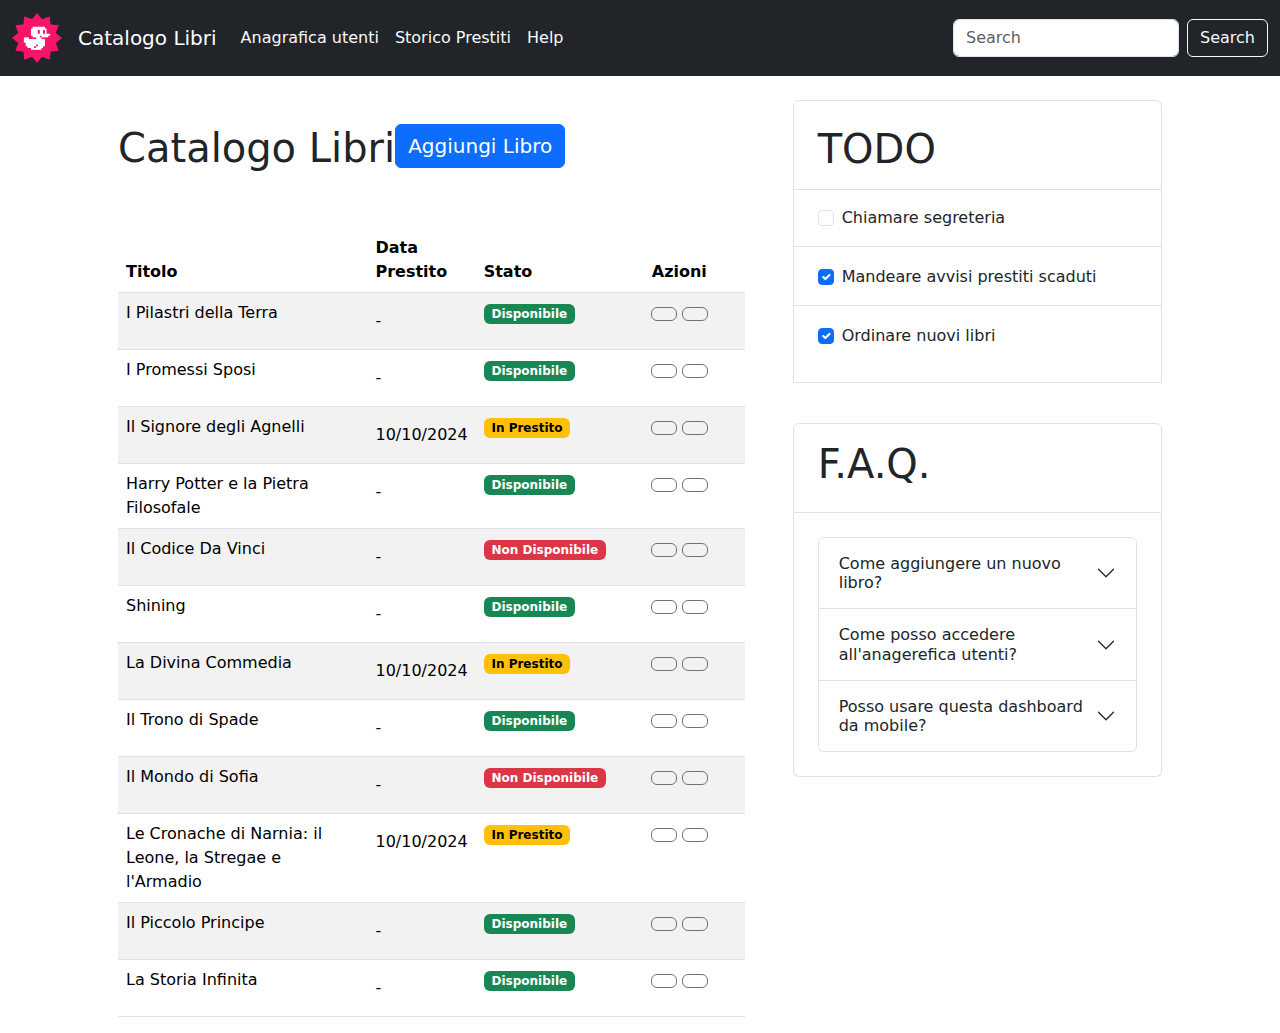
==== commit 0c31a423: "new book page adding layout (needs more section)" ====
--- a/index.html
+++ b/index.html
@@ -52,7 +52,7 @@
             <!-- title -->
             <div class="d-flex flex-row py-5">
                 <h1>Catalogo Libri</h1>
-                <button type="button" class="btn btn-primary fs-5 ms-auto d-inline">Aggiungi Libro</button>
+                <a href="./pages/adbook.html"><button type="button" class="btn btn-primary fs-5 ms-auto d-inline">Aggiungi Libro</button></a>
             </div>
             <!-- table -->
             <table class="table table-striped overflow-x-auto table-hover">
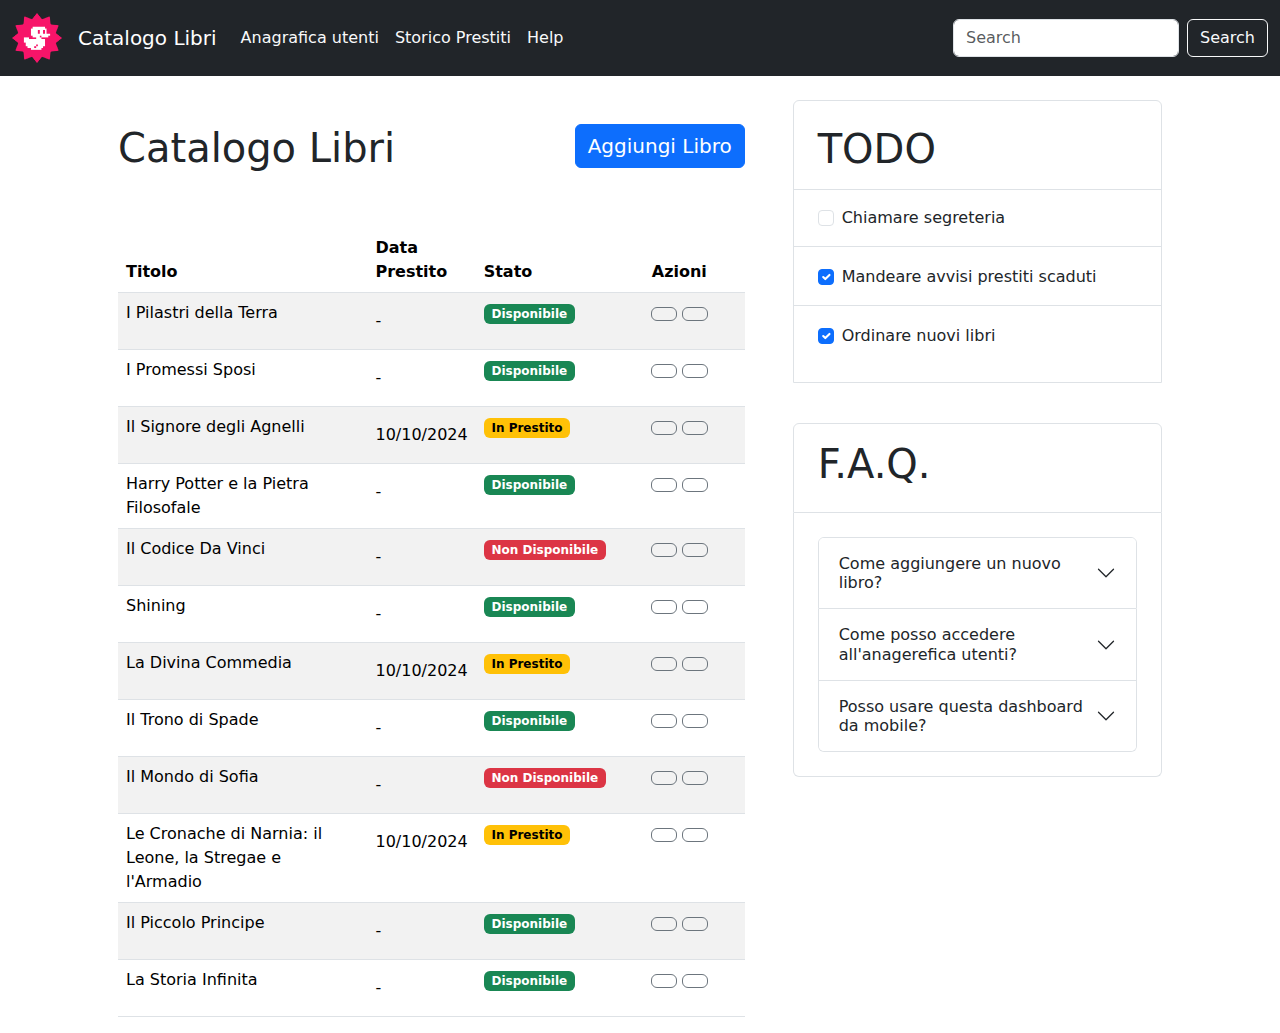
==== commit 31f8edc8: "fixing some layout issues for add book button" ====
--- a/index.html
+++ b/index.html
@@ -52,7 +52,7 @@
             <!-- title -->
             <div class="d-flex flex-row py-5">
                 <h1>Catalogo Libri</h1>
-                <a href="./pages/adbook.html"><button type="button" class="btn btn-primary fs-5 ms-auto d-inline">Aggiungi Libro</button></a>
+                <a href="./pages/adbook.html" class="ms-auto"><button type="button" class="btn btn-primary fs-5">Aggiungi Libro</button></a>
             </div>
             <!-- table -->
             <table class="table table-striped overflow-x-auto table-hover">
